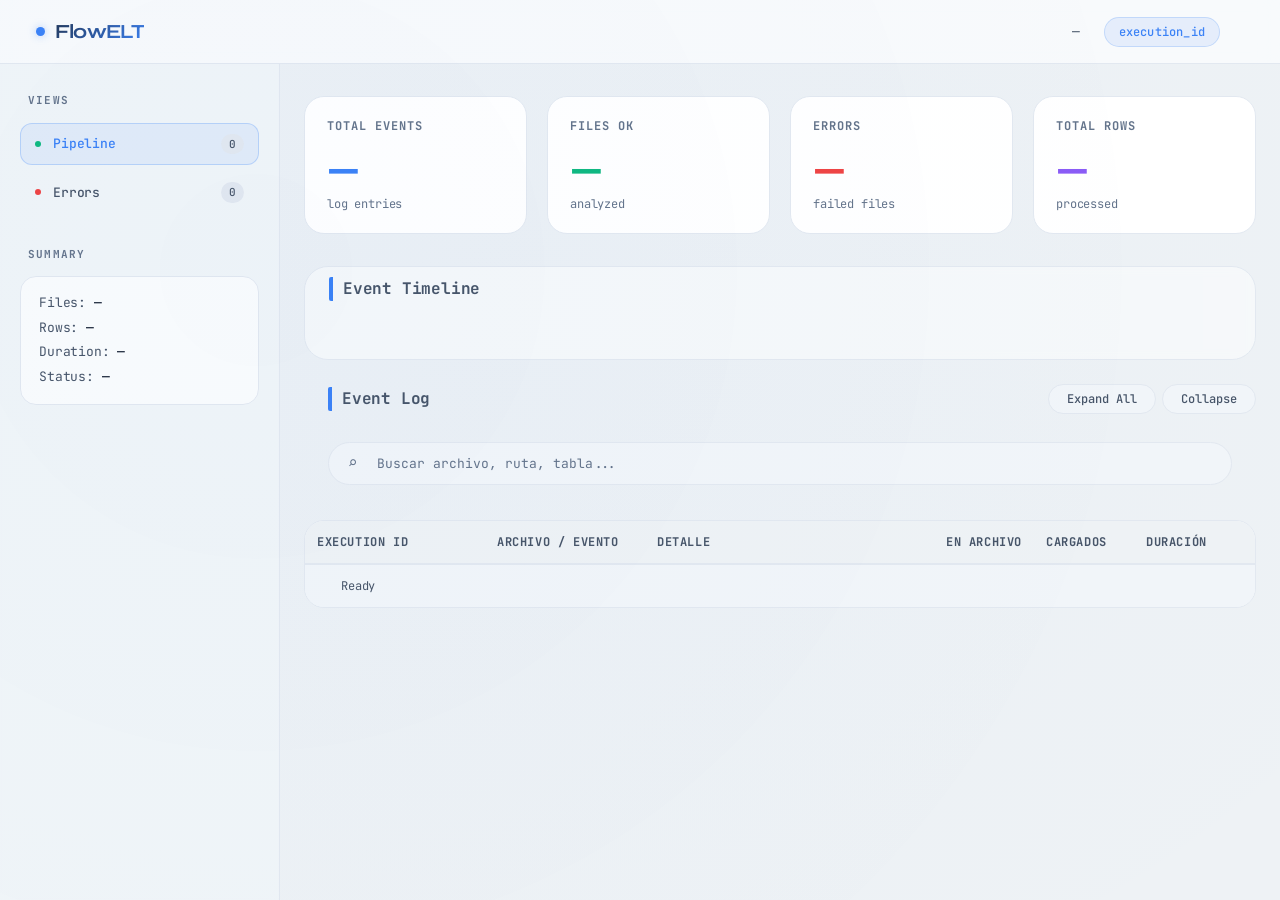
==== src/visualization/log_viewer.html @ 39ee1ef9 "fix(dashboard): convierte el event log de CSS grid a tabla HTML Los encabezados y filas estaban desa" ====
<!DOCTYPE html>
<html lang="en">
<head>
    <meta charset="UTF-8">
    <meta name="viewport" content="width=device-width, initial-scale=1.0, viewport-fit=cover">
    <title>FlowELT — Pipeline Monitor | Dark Elegant</title>
    <link href="https://fonts.googleapis.com/css2?family=Outfit:wght@400;500;600;700;800&family=JetBrains+Mono:wght@400;500;600;700&family=Syne:wght@400;500;600;700;800&display=swap" rel="stylesheet">
    <style>
        * {
            margin: 0;
            padding: 0;
            box-sizing: border-box;
        }

 :root {
    /* Modo claro suave - reducido el blanco, tonos más cálidos */
    --bg-deep: #eef2f5;
    --bg-surface: #f8fafc;
    --bg-elevated: #f1f5f9;
    --bg-card: #ffffff;
    --border-subtle: #e2e8f0;
    --border-medium: #cbd5e1;
    --accent-primary: #3b82f6;
    --accent-glow: rgba(59, 130, 246, 0.08);
    --accent-soft: #dbeafe;
    /* Textos con excelente contraste pero suaves */
    --text-primary: #1e293b;
    --text-secondary: #475569;
    --text-tertiary: #64748b;
    --success: #10b981;
    --success-glow: rgba(16, 185, 129, 0.08);
    --error: #ef4444;
    --error-glow: rgba(239, 68, 68, 0.08);
    --warning: #f59e0b;
    --warning-glow: rgba(245, 158, 11, 0.08);
    --purple-accent: #8b5cf6;
    --purple-glow: rgba(139, 92, 246, 0.08);
    --radius-sm: 6px;
    --radius-md: 10px;
    --radius-lg: 14px;
    --transition-fast: 0.15s ease;
    --transition-smooth: 0.2s cubic-bezier(0.2, 0.9, 0.4, 1.1);
}

* {
    margin: 0;
    padding: 0;
    box-sizing: border-box;
}

body {
    background: var(--bg-deep);
    font-family: 'JetBrains Mono', 'SF Mono', monospace;
    color: var(--text-primary);
    min-height: 100vh;
    overflow-x: hidden;
    line-height: 1.5;
    letter-spacing: -0.01em;
}

/* efecto de textura muy sutil */
body::before {
    content: '';
    position: fixed;
    top: 0;
    left: 0;
    right: 0;
    bottom: 0;
    background: radial-gradient(circle at 20% 30%, rgba(59, 130, 246, 0.02) 0%, transparent 80%);
    pointer-events: none;
    z-index: 999;
}

/* scrollbar elegante */
::-webkit-scrollbar {
    width: 5px;
    height: 5px;
}
::-webkit-scrollbar-track {
    background: var(--bg-surface);
    border-radius: 10px;
}
::-webkit-scrollbar-thumb {
    background: #cbd5e1;
    border-radius: 10px;
}
::-webkit-scrollbar-thumb:hover {
    background: var(--accent-primary);
}

/* topbar — menos blanco, más translúcido */
.topbar {
    display: flex;
    align-items: center;
    justify-content: space-between;
    padding: 0 36px;
    height: 64px;
    background: rgba(248, 250, 252, 0.95);
    backdrop-filter: blur(12px);
    border-bottom: 1px solid var(--border-subtle);
    position: sticky;
    top: 0;
    z-index: 110;
}

.logo {
    font-family: 'Syne', sans-serif;
    font-weight: 700;
    font-size: 20px;
    letter-spacing: -0.8px;
    background: linear-gradient(135deg, #1e293b 0%, #3b82f6 100%);
    -webkit-background-clip: text;
    background-clip: text;
    color: transparent;
    display: flex;
    align-items: center;
    gap: 10px;
}
.logo-dot {
    width: 9px;
    height: 9px;
    background: var(--accent-primary);
    border-radius: 50%;
    box-shadow: 0 0 8px rgba(59, 130, 246, 0.4);
    animation: softPulse 2.2s infinite;
}
@keyframes softPulse {
    0%, 100% { opacity: 0.9; transform: scale(1); }
    50% { opacity: 0.5; transform: scale(0.85); }
}

.topbar-meta {
    font-size: 13px;
    color: var(--text-secondary);
    display: flex;
    align-items: center;
    gap: 24px;
}
.execution-badge {
    background: rgba(59, 130, 246, 0.1);
    border: 0.5px solid rgba(59, 130, 246, 0.2);
    padding: 5px 14px;
    border-radius: 40px;
    font-size: 12px;
    font-weight: 500;
    font-family: 'JetBrains Mono', monospace;
    letter-spacing: 0.2px;
    color: var(--accent-primary);
}

/* layout grid */
.layout {
    display: grid;
    grid-template-columns: 280px 1fr;
    min-height: calc(100vh - 64px);
}

/* sidebar — fondo más integrado, menos blanco */
.sidebar {
    background: rgba(241, 245, 249, 0.8);
    backdrop-filter: blur(4px);
    border-right: 1px solid var(--border-subtle);
    padding: 28px 0;
    position: sticky;
    top: 64px;
    height: calc(100vh - 64px);
    overflow-y: auto;
}

.sidebar-section {
    padding: 0 20px;
    margin-bottom: 32px;
}
.sidebar-label {
    font-size: 11px;
    font-weight: 700;
    letter-spacing: 1.2px;
    text-transform: uppercase;
    color: var(--text-tertiary);
    margin-bottom: 14px;
    padding-left: 8px;
}
.nav-item {
    display: flex;
    align-items: center;
    gap: 12px;
    padding: 10px 14px;
    border-radius: 12px;
    cursor: pointer;
    font-size: 13px;
    font-weight: 500;
    color: var(--text-secondary);
    transition: all var(--transition-fast);
    margin-bottom: 6px;
    border: 1px solid transparent;
}
.nav-item:hover {
    background: rgba(59, 130, 246, 0.06);
    color: var(--text-primary);
    border-color: rgba(59, 130, 246, 0.15);
}
.nav-item.active {
    background: var(--accent-glow);
    border-color: rgba(59, 130, 246, 0.25);
    color: var(--accent-primary);
}
.nav-dot {
    width: 6px;
    height: 6px;
    border-radius: 50%;
}
.nav-count {
    margin-left: auto;
    font-size: 11px;
    background: #e2e8f0;
    padding: 2px 8px;
    border-radius: 30px;
    color: var(--text-secondary);
    font-weight: 500;
}

/* summary block */
.summary-stats {
    background: rgba(255, 255, 255, 0.7);
    border-radius: 16px;
    padding: 14px 18px;
    margin-top: 8px;
    border: 0.5px solid var(--border-subtle);
}
.summary-stats > div {
    font-size: 13px;
    line-height: 1.9;
    color: var(--text-secondary);
}
.summary-stats span {
    color: var(--text-primary);
    font-weight: 500;
}

/* main area */
.main {
    padding: 32px 24px;
    background: radial-gradient(ellipse at 20% 30%, rgba(59, 130, 246, 0.02), transparent);
}

/* KPI cards — menos blanco, más integración */
.kpi-grid {
    display: grid;
    grid-template-columns: repeat(4, 1fr);
    gap: 20px;
    margin-bottom: 32px;
}
.kpi-card {
    background: var(--bg-card);
    border: 1px solid var(--border-subtle);
    border-radius: 20px;
    padding: 20px 22px;
    position: relative;
    transition: all var(--transition-smooth);
    backdrop-filter: blur(2px);
    overflow: hidden;
}
.kpi-card::after {
    content: '';
    position: absolute;
    bottom: 0;
    left: 0;
    width: 100%;
    height: 2px;
    background: linear-gradient(90deg, transparent, var(--accent-primary), transparent);
    opacity: 0;
    transition: opacity 0.3s;
}
.kpi-card:hover {
    transform: translateY(-3px);
    border-color: rgba(59, 130, 246, 0.4);
    box-shadow: 0 12px 28px -12px rgba(0, 0, 0, 0.1);
}
.kpi-card:hover::after {
    opacity: 0.6;
}
.kpi-label {
    font-size: 12px;
    font-weight: 700;
    letter-spacing: 1px;
    color: var(--text-tertiary);
    text-transform: uppercase;
    margin-bottom: 12px;
}
.kpi-value {
    font-family: 'Outfit', sans-serif;
    font-size: 38px;
    font-weight: 700;
    line-height: 1.1;
    margin-bottom: 6px;
    letter-spacing: -1px;
}
.kpi-card.blue .kpi-value { color: var(--accent-primary); }
.kpi-card.green .kpi-value { color: var(--success); }
.kpi-card.red .kpi-value { color: var(--error); }
.kpi-card.purple .kpi-value { color: var(--purple-accent); }
.kpi-sub {
    font-size: 12px;
    color: var(--text-tertiary);
}

/* timeline wrap — más suave */
.timeline-wrap {
    background: rgba(248, 250, 252, 0.8);
    backdrop-filter: blur(4px);
    border: 0.5px solid var(--border-subtle);
    border-radius: 24px;
    padding: 10px 24px;
    margin-bottom: 24px;
}
.timeline-wrap .section-header {
    margin-bottom: 8px;
}
.section-header {
    display: flex;
    align-items: center;
    justify-content: space-between;
    margin-bottom: 20px;
    padding-bottom: 8px;
}
/* Align Event Log header with content inside timeline-wrap */
.main > .section-header {
    padding-left: 24px;
}
.main > .search-wrap {
    margin-left: 24px;
    margin-right: 24px;
}
.main > .filters {
    padding-left: 24px;
    padding-right: 24px;
}
.section-title {
    font-family: 'JetBrains Mono', monospace;
    font-size: 16px;
    font-weight: 700;
    letter-spacing: -0.2px;
    color: var(--text-secondary);
    padding-left: 14px;
    background: linear-gradient(to right, var(--accent-primary) 4px, transparent 4px);
    border-radius: 2px;
}
.timeline-track {
    display: flex;
    align-items: stretch;
    width: 100%;
    height: 28px;
    border-radius: 6px;
    overflow: hidden;
    margin-top: 12px;
    gap: 1px;
}
.timeline-segment {
    display: flex;
    align-items: center;
    justify-content: center;
    padding: 0 4px;
    font-size: 10px;
    font-family: 'JetBrains Mono', monospace;
    white-space: nowrap;
    overflow: hidden;
    text-overflow: ellipsis;
    cursor: pointer;
    transition: filter 0.15s;
    min-width: 2px;
}
.timeline-segment:hover { filter: brightness(1.15); }
.timeline-segment.ok   { background: var(--success);        color: #fff; }
.timeline-segment.err  { background: var(--error);          color: #fff; }
.timeline-segment.info { background: var(--accent-primary); color: #fff; opacity: 0.55; }

/* search & filters */
.search-wrap {
    position: relative;
    margin-bottom: 35px;
}
.search-input {
    width: 100%;
    background: var(--bg-elevated);
    border: 1px solid var(--border-subtle);
    border-radius: 44px;
    padding: 12px 20px 12px 48px;
    font-family: 'JetBrains Mono', monospace;
    font-size: 13px;
    color: var(--text-primary);
    transition: all var(--transition-fast);
}
.search-input:focus {
    border-color: var(--accent-primary);
    outline: none;
    box-shadow: 0 0 0 2px var(--accent-glow);
}
.search-input::placeholder {
    color: var(--text-tertiary);
}
.search-icon {
    position: absolute;
    left: 20px;
    top: 50%;
    transform: translateY(-50%);
    font-size: 16px;
    color: var(--text-tertiary);
}
.filters {
    display: flex;
    gap: 10px;
    margin-bottom: 20px;
    flex-wrap: wrap;
}
.filter-btn {
    padding: 6px 18px;
    border-radius: 40px;
    font-size: 12px;
    font-family: 'JetBrains Mono', monospace;
    font-weight: 500;
    background: #f1f5f9;
    border: 0.5px solid var(--border-subtle);
    color: var(--text-secondary);
    cursor: pointer;
    transition: all 0.2s;
}
.filter-btn:hover {
    background: rgba(59, 130, 246, 0.1);
    color: var(--accent-primary);
    border-color: var(--accent-primary);
}
.filter-btn.active {
    background: var(--accent-glow);
    border-color: var(--accent-primary);
    color: var(--accent-primary);
}
.filter-btn.success.active {
    background: var(--success-glow);
    border-color: var(--success);
    color: var(--success);
}
.filter-btn.error.active {
    background: var(--error-glow);
    border-color: var(--error);
    color: var(--error);
}

/* event table */
.event-table {
    background: var(--bg-surface);
    border-radius: 20px;
    border: 0.5px solid var(--border-subtle);
    overflow: hidden;
    min-width: 900px;
}
.pipeline-table {
    border-collapse: collapse;
    width: 100%;
    table-layout: fixed;
}
.main {
    overflow-x: auto;
}
.event-table-header {
    background: #eef2f5;
    border-bottom: 1px solid var(--border-subtle);
}
.event-table-header th {
    padding: 12px 12px;
    font-size: 12px;
    font-weight: 700;
    letter-spacing: 0.6px;
    text-transform: uppercase;
    color: var(--text-secondary);
    text-align: left;
    white-space: nowrap;
    overflow: hidden;
    text-overflow: ellipsis;
}
.event-row {
    border-bottom: 0.5px solid var(--border-subtle);
    cursor: pointer;
    transition: background 0.15s;
}
.event-row:hover { background: rgba(59, 130, 246, 0.03); }
.event-row td {
    padding: 0 12px;
    height: 56px;
    vertical-align: middle;
    overflow: hidden;
    text-overflow: ellipsis;
    white-space: nowrap;
    max-width: 0;
}
.event-row--ok  td:first-child { border-left: 3px solid var(--success); }
.event-row--err td:first-child { border-left: 3px solid var(--error); }
.detail-row { display: none; }
.detail-row.show { display: table-row; }
.event-exec-id {
    font-size: 11px;
    font-family: 'JetBrains Mono', monospace;
    color: var(--accent-primary);
    overflow: hidden;
    text-overflow: ellipsis;
    white-space: nowrap;
}
.event-filename {
    font-size: 13px;
    font-weight: 600;
    color: var(--text-primary);
    overflow: hidden;
    text-overflow: ellipsis;
    white-space: nowrap;
}
.event-path {
    font-size: 11px;
    color: var(--text-tertiary);
    overflow: hidden;
    text-overflow: ellipsis;
    white-space: nowrap;
}
.event-rows {
    font-size: 13px;
    color: var(--success);
    font-weight: 600;
    font-variant-numeric: tabular-nums;
}
.event-rows-err {
    font-size: 13px;
    color: var(--error);
    font-weight: 600;
}
.event-duration {
    font-size: 13px;
    color: var(--text-secondary);
    font-variant-numeric: tabular-nums;
}
.event-meta {
    font-size: 12px;
    color: var(--text-tertiary);
    overflow: hidden;
    text-overflow: ellipsis;
    white-space: nowrap;
}
.event-badge {
    display: inline-flex;
    align-items: center;
    padding: 4px 12px;
    border-radius: 30px;
    font-size: 12px;
    font-weight: 600;
    letter-spacing: -0.2px;
    background: #eef2f5;
    color: var(--text-secondary);
    border: 0.5px solid var(--border-subtle);
}
.badge-pipeline_start, .badge-pipeline_init {
    background: var(--accent-glow);
    color: var(--accent-primary);
    border-color: rgba(59, 130, 246, 0.25);
}
.badge-file_analysis_metadata_metadata {
    background: var(--success-glow);
    color: var(--success);
    border-color: rgba(16, 185, 129, 0.25);
}
.badge-pipeline_summary {
    background: var(--purple-glow);
    color: var(--purple-accent);
}
.badge-metadata, .badge-columns {
    background: rgba(139, 92, 246, 0.08);
    color: #7c3aed;
}
.badge-analysis_error, .badge-critical_error, .badge-file_not_found {
    background: var(--error-glow);
    color: var(--error);
}
.badge-complete-ok {
    background: var(--success-glow);
    color: var(--success);
    border-color: rgba(16, 185, 129, 0.25);
}
.badge-complete-err {
    background: var(--error-glow);
    color: var(--error);
    border-color: rgba(239, 68, 68, 0.25);
}
.event-summary {
    font-size: 13px;
    color: var(--text-secondary);
    overflow: hidden;
    text-overflow: ellipsis;
    white-space: nowrap;
    padding-right: 12px;
}
.event-expand {
    font-size: 12px;
    color: var(--text-tertiary);
    text-align: right;
    transition: transform 0.2s, color 0.2s;
}
.event-row.expanded .event-expand {
    transform: rotate(90deg);
    color: var(--accent-primary);
}

/* detail panel — más suave */
.detail-panel {
    display: none;
    padding: 20px 24px;
    background: #f9fbfd;
    border-top: 1px solid var(--border-subtle);
}
.detail-panel.show {
    display: block;
}
.detail-grid {
    display: grid;
    grid-template-columns: repeat(auto-fill, minmax(240px, 1fr));
    gap: 12px;
}
.detail-field {
    background: #f1f5f9;
    border-radius: 14px;
    padding: 12px 16px;
    border: 0.5px solid var(--border-subtle);
}
.detail-key {
    font-size: 10px;
    font-weight: 700;
    text-transform: uppercase;
    letter-spacing: 0.8px;
    color: var(--text-tertiary);
    margin-bottom: 8px;
}
.detail-val {
    font-size: 14px;
    font-weight: 500;
    color: var(--text-primary);
}
.detail-val.num { color: var(--accent-primary); font-family: monospace; font-weight: 600;}
.detail-val.ok { color: var(--success); font-weight: 600;}
.detail-val.err { color: var(--error); font-weight: 600;}

.cols-section {
    margin-top: 16px;
}
.cols-toggle {
    display: inline-flex;
    align-items: center;
    gap: 8px;
    font-size: 12px;
    cursor: pointer;
    color: var(--accent-primary);
    background: rgba(59, 130, 246, 0.08);
    padding: 4px 14px;
    border-radius: 40px;
    transition: 0.2s;
}
.cols-grid {
    display: none;
    grid-template-columns: repeat(auto-fill, minmax(160px, 1fr));
    gap: 8px;
    margin-top: 14px;
}
.cols-grid.show {
    display: grid;
}
.col-chip {
    background: #f1f5f9;
    border: 0.5px solid var(--border-subtle);
    border-radius: 40px;
    padding: 5px 14px;
    font-size: 12px;
    display: flex;
    gap: 8px;
    color: var(--text-secondary);
}
.status-bar {
    display: flex;
    align-items: center;
    gap: 16px;
    padding: 12px 20px;
    background: #f1f5f9;
    border-top: 0.5px solid var(--border-subtle);
    font-size: 12px;
    color: var(--text-secondary);
}

.file-list-toggle {
    display: inline-flex;
    gap: 6px;
    font-size: 12px;
    background: rgba(59, 130, 246, 0.1);
    padding: 2px 12px;
    border-radius: 30px;
    cursor: pointer;
    transition: 0.15s;
    color: var(--accent-primary);
}
.file-list-dropdown {
    display: none;
    flex-direction: column;
    gap: 6px;
    margin-top: 12px;
    background: var(--bg-elevated);
    border-radius: 14px;
    padding: 12px;
    max-height: 200px;
    overflow-y: auto;
    border: 0.5px solid var(--border-subtle);
}
.file-list-dropdown.show { display: flex; }
.file-list-item {
    font-size: 12px;
    padding: 4px 8px;
    border-left: 2px solid var(--accent-primary);
    color: var(--text-secondary);
}

.event-row--flat {
    cursor: default;
    opacity: 0.75;
}
.file-events-list {
    display: flex;
    flex-direction: column;
    gap: 6px;
    padding: 4px 0;
}
.file-event-item {
    display: flex;
    align-items: center;
    gap: 12px;
    padding: 7px 10px;
    border-radius: 8px;
    background: var(--bg-elevated);
    border: 0.5px solid var(--border-subtle);
}
.file-event-time {
    font-size: 11px;
    color: var(--text-tertiary);
    font-variant-numeric: tabular-nums;
    min-width: 72px;
    flex-shrink: 0;
}
.file-event-detail {
    font-size: 12px;
    color: var(--text-secondary);
    overflow: hidden;
    text-overflow: ellipsis;
    white-space: nowrap;
}
.empty-state {
    text-align: center;
    padding: 60px;
    color: var(--text-tertiary);
}
.summary-inline {
    display: flex;
    align-items: center;
    gap: 8px;
    flex-wrap: wrap;
}
.summary-tag {
    background: #eef2f5;
    padding: 2px 8px;
    border-radius: 20px;
    font-size: 11px;
    font-weight: 500;
}
.summary-tag.ok { background: var(--success-glow); color: var(--success);}
.summary-tag.err { background: var(--error-glow); color: var(--error);}
.summary-filename {
    font-family: monospace;
    font-size: 12px;
    color: var(--text-primary);
}

/* responsive */
@media (max-width: 900px) {
    .layout { grid-template-columns: 1fr; }
    .sidebar { display: none; }
    .kpi-grid { grid-template-columns: repeat(2,1fr); }
    .main { padding: 20px; }
    .pipeline-table col:nth-child(1),
    .pipeline-table col:nth-child(4),
    .pipeline-table col:nth-child(5),
    .pipeline-table col:nth-child(6) { display: none; }
    .event-table-header th:nth-child(1),
    .event-table-header th:nth-child(4),
    .event-table-header th:nth-child(5),
    .event-table-header th:nth-child(6) { display: none; }
    .event-row td:nth-child(1),
    .event-row td:nth-child(4),
    .event-row td:nth-child(5),
    .event-row td:nth-child(6) { display: none; }
}
    </style>
</head>
<body>
<div class="topbar">
    <div class="logo"><div class="logo-dot"></div>FlowELT</div>
    <div class="topbar-meta"><span id="log-filename">—</span><span class="execution-badge" id="exec-id">execution_id</span><span id="last-update"></span></div>
</div>
<div class="layout">
    <aside class="sidebar"><div class="sidebar-section"><div class="sidebar-label">Views</div>
        <div class="nav-item active" onclick="setView('file_success', this)"><div class="nav-dot" style="background: var(--success)"></div>Pipeline<span class="nav-count" id="nav-file_success">0</span></div>
        <div class="nav-item" onclick="setView('errors', this)"><div class="nav-dot" style="background: var(--error)"></div>Errors<span class="nav-count" id="nav-errors">0</span></div>
    </div>
    <div class="sidebar-section"><div class="sidebar-label">Summary</div><div class="summary-stats"><div>Files: <span id="sb-files">—</span></div><div>Rows: <span id="sb-rows">—</span></div><div>Duration: <span id="sb-duration">—</span></div><div>Status: <span id="sb-status">—</span></div></div></div></aside>
    <main class="main">
        <div class="kpi-grid"><div class="kpi-card blue"><div class="kpi-label">Total Events</div><div class="kpi-value" id="kpi-total">—</div><div class="kpi-sub">log entries</div></div>
        <div class="kpi-card green"><div class="kpi-label">Files OK</div><div class="kpi-value" id="kpi-success">—</div><div class="kpi-sub">analyzed</div></div>
        <div class="kpi-card red"><div class="kpi-label">Errors</div><div class="kpi-value" id="kpi-errors">—</div><div class="kpi-sub">failed files</div></div>
        <div class="kpi-card purple"><div class="kpi-label">Total Rows</div><div class="kpi-value" id="kpi-rows">—</div><div class="kpi-sub">processed</div></div></div>
        <div class="timeline-wrap"><div class="section-header"><div class="section-title">Event Timeline</div><span id="timeline-range" style="font-size:12px;"></span></div><div class="timeline-track" id="timeline-track"></div></div>
        <div class="section-header"><div class="section-title">Event Log</div><div><button class="filter-btn" onclick="expandAll()">Expand All</button><button class="filter-btn" onclick="collapseAll()" style="margin-left:6px;">Collapse</button></div></div>
        <div class="search-wrap"><span class="search-icon">⌕</span><input class="search-input" id="search-input" placeholder="Buscar archivo, ruta, tabla..." oninput="applyFilters()"></div>
        <div class="event-table"><table class="pipeline-table"><colgroup><col style="width:180px"><col style="width:160px"><col><col style="width:100px"><col style="width:100px"><col style="width:85px"><col style="width:36px"></colgroup><thead><tr class="event-table-header"><th>Execution ID</th><th>Archivo / Evento</th><th>Detalle</th><th>En archivo</th><th>Cargados</th><th>Duración</th><th></th></tr></thead><tbody id="events-body"></tbody></table><div class="status-bar"><div class="status-dot green" id="status-dot"></div><span id="status-text">Ready</span><span style="margin-left:auto" id="status-count"></span></div></div>
    </main>
</div>
<script>
    const RAW_DATA = __LOG_DATA__ || [];
    let expandedRows = new Set(), searchQuery = '';
    // ── Clasificación ─────────────────────────────────────────────────────
    const FILE_EVENTS  = new Set(['file_start','file_success','file_analysis_metadata','file_error','file_not_found']);
    const TABLE_EVENTS = new Set(['table_already_exists','table_created']);
    const END_EVENTS   = ['pipeline_init','pipeline_summary','process_complete','dashboard_generated','process_failed'];
    function isError(e){ return ['analysis_error','file_not_found','critical_error','file_error','table_creation_error','process_failed'].includes(e.evento); }
    // ── Badge CSS ─────────────────────────────────────────────────────────
    function bc(ev){ const m={'pipeline_start':'badge-pipeline_start','pipeline_init':'badge-pipeline_init','pipeline_summary':'badge-pipeline_summary','file_analysis_metadata':'badge-file_analysis_metadata','file_success':'badge-file_analysis_metadata','file_start':'badge-metadata','table_already_exists':'badge-metadata','table_created':'badge-metadata','analysis_error':'badge-analysis_error','file_not_found':'badge-file_not_found','critical_error':'badge-critical_error','table_creation_error':'badge-analysis_error','process_start':'badge-pipeline_start','process_complete':'badge-pipeline_summary','process_failed':'badge-complete-err'}; return m[ev]||'badge-default'; }

    // ── Agrupa eventos por archivo ────────────────────────────────────────
    function buildGroups(){
        const fileStarts = RAW_DATA.filter(e => e.evento === 'file_start');
        const usedIdxs   = new Set();
        const groups     = [];

        // 1. process_start (fila plana, sin expand)
        const psIdx = RAW_DATA.findIndex(e => e.evento === 'process_start');
        if(psIdx >= 0){ groups.push({ type:'flat', event: RAW_DATA[psIdx] }); usedIdxs.add(psIdx); }

        // 2. Una fila por archivo
        fileStarts.forEach(fs => {
            const d         = fs.detalles || {};
            const filePath  = d.file || '';
            const filename  = filePath.split(/[\\/]/).pop();
            const destTable = d.destination_table || '';
            const execId    = d.execution_id || '';

            const eventIdxs = [];
            RAW_DATA.forEach((e, i) => {
                const ed = e.detalles || {};
                if(FILE_EVENTS.has(e.evento)  && (ed.file === filePath || ed.file === filename)) eventIdxs.push(i);
                if(TABLE_EVENTS.has(e.evento) && ed.tabla === destTable) eventIdxs.push(i);
            });
            eventIdxs.forEach(i => usedIdxs.add(i));

            const fileEvs = eventIdxs.map(i => RAW_DATA[i]);
            const success = fileEvs.find(e => e.evento === 'file_success');
            const meta    = fileEvs.find(e => e.evento === 'file_analysis_metadata');

            groups.push({
                type: 'file', filePath, filename, execId,
                rowsInFile:   meta?.detalles?.rows,
                rowsInserted: success?.detalles?.rows_inserted,
                duration:     success?.detalles?.duration_seconds,
                hasError:     fileEvs.some(isError),
                events:       fileEvs,
            });
        });

        // 2b. Archivos que fallaron antes de file_start (table_creation_error sin file_start)
        RAW_DATA.forEach((e, i) => {
            if (e.evento !== 'table_creation_error' || usedIdxs.has(i)) return;
            const d = e.detalles || {};
            const filePath = d.file || '';
            const filename = filePath.split(/[\\/]/).pop() || d.table || 'unknown';
            const eventIdxs = [i];
            usedIdxs.add(i);
            RAW_DATA.forEach((e2, i2) => {
                if (!usedIdxs.has(i2) && e2.evento === 'file_not_found') {
                    const p = e2.detalles?.path || '';
                    if (filename && p.includes(filename)) { eventIdxs.push(i2); usedIdxs.add(i2); }
                }
            });
            groups.push({
                type: 'file', filePath, filename,
                execId: d.execution_id || '',
                rowsInFile: null, rowsInserted: null, duration: null,
                hasError: true, errorMsg: d.error || '',
                events: eventIdxs.map(idx => RAW_DATA[idx]),
            });
        });

        // 3. Eventos finales
        RAW_DATA.forEach((e, i) => {
            if(END_EVENTS.includes(e.evento) && !usedIdxs.has(i)){
                groups.push({ type:'end', event: e, idx: i });
                usedIdxs.add(i);
            }
        });

        return groups;
    }

    // ── KPIs ──────────────────────────────────────────────────────────────
    function buildKPIs(){
        const complete   = RAW_DATA.find(e => e.evento === 'process_complete')?.detalles || null;
        const summary    = RAW_DATA.find(e => e.evento === 'pipeline_summary')?.detalles || null;
        const successes  = RAW_DATA.filter(e => e.evento === 'file_success');
        const errors     = RAW_DATA.filter(isError).length;
        const totalRows  = complete?.total_rows ?? summary?.total_rows ?? successes.reduce((s,e) => s+(e.detalles?.rows_inserted||0), 0);
        const filesOk    = complete?.successful_tasks ?? summary?.files_ok    ?? successes.length;
        const totalFiles = complete?.total_tasks      ?? summary?.total_files ?? successes.length;

        document.getElementById('kpi-total').textContent   = RAW_DATA.length.toLocaleString();
        document.getElementById('kpi-success').textContent = filesOk.toLocaleString();
        document.getElementById('kpi-errors').textContent  = errors.toLocaleString();
        const rd = totalRows>999999?(totalRows/1e6).toFixed(1)+'M':totalRows>999?(totalRows/1e3).toFixed(1)+'K':totalRows.toString();
        document.getElementById('kpi-rows').textContent    = rd;
        document.getElementById('sb-files').textContent    = `${filesOk} / ${totalFiles}`;
        document.getElementById('sb-rows').textContent     = totalRows.toLocaleString();
        document.getElementById('nav-file_success').textContent = totalFiles;
        document.getElementById('nav-errors').textContent  = errors;
        const processFailed = RAW_DATA.find(e => e.evento === 'process_failed');
        const hasErr = errors > 0;
        const statusLabel = processFailed ? 'ERROR' : (hasErr ? 'PARTIAL' : 'OK');
        document.getElementById('sb-status').textContent   = statusLabel;
        document.getElementById('sb-status').style.color   = hasErr ? 'var(--error)' : 'var(--success)';
        document.getElementById('status-dot').className    = hasErr ? 'status-dot red' : 'status-dot green';
        document.getElementById('status-text').textContent = processFailed
            ? (processFailed.detalles?.error || 'Process failed')
            : (hasErr ? `${errors} error(s)` : 'Ejecución completada');
        const dur = complete?.duration_seconds ?? summary?.duration_seconds;
        if(dur!=null) document.getElementById('sb-duration').textContent=dur+'s';
        else if(RAW_DATA.length>=2){ const diff=(new Date(RAW_DATA[RAW_DATA.length-1].timestamp)-new Date(RAW_DATA[0].timestamp))/1000; document.getElementById('sb-duration').textContent=diff.toFixed(1)+'s'; }
    }

    // ── Timeline ──────────────────────────────────────────────────────────
    function buildTimeline(){
        const track = document.getElementById('timeline-track'); track.innerHTML='';
        if(!RAW_DATA.length) return;
        const times = RAW_DATA.map(e => new Date(e.timestamp).getTime());
        const minT = Math.min(...times), maxT = Math.max(...times);
        const total = maxT - minT || 1;
        RAW_DATA.forEach((e,i) => {
            const t0 = new Date(e.timestamp).getTime();
            const t1 = RAW_DATA[i+1] ? new Date(RAW_DATA[i+1].timestamp).getTime() : t0 + (total * 0.01);
            const pct = Math.max(((t1 - t0) / total) * 100, 0.3);
            const seg = document.createElement('div');
            seg.className = 'timeline-segment '+(isError(e)?'err':e.evento==='file_success'?'ok':'info');
            seg.style.width = pct+'%';
            const label = e.archivo || '';
            seg.title = `${e.timestamp.split('T')[1]?.slice(0,8)} — ${e.evento}${label?' — '+label:''}`;
            if(pct > 6) seg.textContent = label || e.evento;
            seg.onclick = () => {
                const groups = buildGroups();
                groups.forEach((g,gi) => { if(g.type==='file' && g.events.includes(e)) openFile(gi); });
            };
            track.appendChild(seg);
        });
        const f=RAW_DATA[0].timestamp.split('T')[1]?.slice(0,8), l=RAW_DATA[RAW_DATA.length-1].timestamp.split('T')[1]?.slice(0,8);
        document.getElementById('timeline-range').textContent=`${f} → ${l}`;
    }

    // ── Render ────────────────────────────────────────────────────────────
    function renderGroups(groups){
        const body = document.getElementById('events-body');
        document.getElementById('status-count').textContent = `${groups.filter(g=>g.type==='file').length} archivos`;
        if(!groups.length){ body.innerHTML='<div class="empty-state">Sin resultados</div>'; return; }
        body.innerHTML = groups.map((g,gi) => {
            if(g.type==='flat') return renderFlat(g);
            if(g.type==='file') return renderFile(g, gi);
            if(g.type==='end')  return renderEnd(g, gi);
            return '';
        }).join('');
    }

    function renderFlat(g){
        const d = g.event.detalles || {};
        const execId = d.execution_id ? d.execution_id : '—';
        const time   = g.event.timestamp.split('T')[1]?.slice(0,8) || '';
        return `<div class="event-row event-row--flat">
            <span class="event-exec-id" title="${d.execution_id||''}">${execId}</span>
            <span><span class="event-badge badge-pipeline_start">${g.event.evento}</span></span>
            <span class="event-meta">${time}</span>
            <span class="event-meta">—</span><span class="event-meta">—</span><span class="event-meta">—</span><span></span>
        </div>`;
    }

    function renderFile(g, gi){
        const execId     = g.execId || '—';
        const rowsFile   = g.rowsInFile   != null ? g.rowsInFile.toLocaleString()   : '—';
        const rowsLoaded = g.rowsInserted != null ? g.rowsInserted.toLocaleString() : '—';
        const dur        = g.duration     != null ? g.duration+'s' : '—';
        const isExp      = expandedRows.has(gi);
        const rClass          = g.hasError ? 'event-rows-err' : (g.rowsInserted != null ? 'event-rows' : 'event-meta');
        const rowsLoadedDisplay = g.hasError ? 'error' : rowsLoaded;
        const rowBorder       = g.hasError ? 'event-row--err' : (g.rowsInserted != null ? 'event-row--ok' : '');
        const pathDisplay     = g.hasError && g.errorMsg ? g.errorMsg : g.filePath;
        const pathTitle       = g.hasError && g.errorMsg ? `${g.filePath} — ${g.errorMsg}` : g.filePath;

        const evHtml = g.events.map(e => {
            const ed   = e.detalles || {};
            const time = e.timestamp.split('T')[1]?.slice(0,8) || '';
            let detail = '';
            if(TABLE_EVENTS.has(e.evento))               detail = `${ed.schema?ed.schema+'.':''}${ed.tabla||''}`;
            else if(e.evento==='file_start')             detail = ed.file || '';
            else if(e.evento==='file_success')           detail = `${(ed.rows_inserted||0).toLocaleString()} registros cargados en ${ed.duration_seconds}s`;
            else if(e.evento==='file_analysis_metadata') detail = `${(ed.rows||0).toLocaleString()} registros en el origen`;
            else if(e.evento==='table_creation_error')   detail = `Error: ${ed.error || ''}`;
            else if(e.evento==='file_not_found')         detail = `Not found: ${ed.path || ''}`;
            else detail = Object.entries(ed).filter(([k])=>k!=='execution_id').slice(0,2).map(([k,v])=>`${k}: ${String(v).slice(0,40)}`).join(' · ');
            return `<div class="file-event-item">
                <span class="file-event-time">${time}</span>
                <span class="event-badge ${bc(e.evento)}">${e.evento}</span>
                <span class="file-event-detail">${detail}</span>
            </div>`;
        }).join('');

        return `<tr class="event-row ${isExp?'expanded':''} ${rowBorder}" id="frow-${gi}" onclick="toggleFile(${gi})">
            <td class="event-exec-id" title="${g.execId||''}">${execId}</td>
            <td class="event-filename" title="${g.filename}">${g.filename}</td>
            <td class="event-path" title="${pathTitle}">${pathDisplay}</td>
            <td class="event-meta">${rowsFile}</td>
            <td class="${rClass}">${rowsLoadedDisplay}</td>
            <td class="event-duration">${dur}</td>
            <td class="event-expand">▶</td>
        </tr>
        <tr class="detail-row ${isExp?'show':''}" id="fdetail-${gi}">
            <td colspan="7"><div class="detail-panel show"><div class="file-events-list">${evHtml}</div></div></td>
        </tr>`;
    }

    function renderEnd(g, gi){
        const d      = g.event.detalles || {};
        const execId = d.execution_id ? d.execution_id : '—';
        const isExp  = expandedRows.has('end'+gi);
        let col3='—', col4='—', col5='—', col6='—';
        if(g.event.evento==='pipeline_summary'){
            col3=`${d.files_ok??0} ok${d.files_error?` · ${d.files_error} err`:''}`;
            col5=d.total_rows!=null?d.total_rows.toLocaleString():'—';
            col6=d.duration_seconds!=null?d.duration_seconds+'s':'—';
        } else if(g.event.evento==='process_complete'){
            col3=d.status||'';
            col5=d.total_rows!=null?d.total_rows.toLocaleString():'—';
            col6=d.duration_seconds!=null?d.duration_seconds+'s':'—';
        } else if(g.event.evento==='pipeline_init'){
            col3=`${d.cantidad||0} archivos`;
        } else if(g.event.evento==='dashboard_generated'){
            col3=d.path||'';
        } else if(g.event.evento==='process_failed'){
            col3=d.error||'Process failed';
            col5=d.detail?String(d.detail).slice(0,80):'—';
        }
        const isComplete = g.event.evento === 'process_complete';
        const isFailed   = g.event.evento === 'process_failed';
        const hasErr = (isComplete && (d.files_error > 0 || (d.status && d.status !== 'COMPLETED'))) || isFailed;
        const rowMod = (isComplete || isFailed) ? (hasErr ? 'event-row--err' : 'event-row--ok') : '';
        const badgeClass = (isComplete || isFailed) ? (hasErr ? 'badge-complete-err' : 'badge-complete-ok') : bc(g.event.evento);
        return `<tr class="event-row ${isExp?'expanded':''} ${rowMod}" id="frow-end${gi}" onclick="toggleEnd(${gi})">
            <td class="event-exec-id" title="${d.execution_id||''}">${execId}</td>
            <td><span class="event-badge ${badgeClass}">${g.event.evento}</span></td>
            <td class="event-meta">${col3}</td>
            <td class="event-meta">${col4}</td>
            <td class="event-meta">${col5}</td>
            <td class="event-meta">${col6}</td>
            <td class="event-expand">▶</td>
        </tr>
        <tr class="detail-row ${isExp?'show':''}" id="fdetail-end${gi}">
            <td colspan="7"><div class="detail-panel show">${buildDetail(g.event,'e'+gi)}</div></td>
        </tr>`;
    }

    // ── Toggles ───────────────────────────────────────────────────────────
    function openFile(gi){ expandedRows.add(gi); document.getElementById(`frow-${gi}`)?.classList.add('expanded'); document.getElementById(`fdetail-${gi}`)?.classList.add('show'); }
    function toggleFile(gi){
        const row=document.getElementById(`frow-${gi}`), det=document.getElementById(`fdetail-${gi}`);
        if(!row||!det) return;
        if(expandedRows.has(gi)){ expandedRows.delete(gi); row.classList.remove('expanded'); det.classList.remove('show'); }
        else{ expandedRows.add(gi); row.classList.add('expanded'); det.classList.add('show'); }
    }
    function toggleEnd(gi){
        const key='end'+gi, row=document.getElementById(`frow-end${gi}`), det=document.getElementById(`fdetail-end${gi}`);
        if(!row||!det) return;
        if(expandedRows.has(key)){ expandedRows.delete(key); row.classList.remove('expanded'); det.classList.remove('show'); }
        else{ expandedRows.add(key); row.classList.add('expanded'); det.classList.add('show'); }
    }
    function expandAll(){ buildGroups().forEach((_,i)=>openFile(i)); }
    function collapseAll(){ expandedRows.clear(); document.querySelectorAll('.event-row').forEach(r=>r.classList.remove('expanded')); document.querySelectorAll('.detail-row').forEach(d=>d.classList.remove('show')); }
    function toggleCols(event, idx){ event.stopPropagation(); document.getElementById(`cols-${idx}`)?.classList.toggle('show'); document.getElementById(`cols-toggle-${idx}`)?.classList.toggle('open'); }

    // ── buildDetail ───────────────────────────────────────────────────────
    function buildDetail(e, idx='0'){
        const d=e.detalles||{}; let html='<div class="detail-grid">';
        const columns=d.columns;
        Object.entries(d).filter(([k])=>k!=='columns').forEach(([k,v])=>{
            if(Array.isArray(v)){
                html+=`<div class="detail-field" style="grid-column:1/-1"><div class="detail-key" style="margin-bottom:8px">${k} (${v.length})</div><div style="display:flex;flex-wrap:wrap;gap:6px;">${v.map((item,i)=>`<span class="file-list-item" style="flex:1;min-width:160px;"><span class="file-list-num">${i+1}.</span>${item}</span>`).join('')}</div></div>`;
            } else {
                const cls=k==='success'?(v?'ok':'err'):(typeof v==='number'?'num':'');
                html+=`<div class="detail-field"><div class="detail-key">${k}</div><div class="detail-val ${cls}">${typeof v==='number'?v.toLocaleString():String(v??'—')}</div></div>`;
            }
        });
        html+='</div>';
        if(Array.isArray(columns)&&columns.length>0){
            html+=`<div class="cols-section"><div class="cols-toggle" onclick="toggleCols(event,'${idx}')" id="cols-toggle-${idx}"><span class="cols-toggle-arrow">▶</span><span>${columns.length} columns</span></div><div class="cols-grid" id="cols-${idx}">${columns.map((c,i)=>`<div class="col-chip"><span class="col-idx">${i+1}</span>${c}</div>`).join('')}</div></div>`;
        }
        return html;
    }

    // ── Búsqueda y vistas ─────────────────────────────────────────────────
    function applyFilters(){
        searchQuery = document.getElementById('search-input').value.toLowerCase();
        const all = buildGroups();
        const filtered = searchQuery ? all.filter(g => {
            if(g.type==='flat') return JSON.stringify(g.event).toLowerCase().includes(searchQuery);
            if(g.type==='file') return g.filename.toLowerCase().includes(searchQuery)||g.filePath.toLowerCase().includes(searchQuery)||g.events.some(e=>JSON.stringify(e).toLowerCase().includes(searchQuery));
            return JSON.stringify(g.event).toLowerCase().includes(searchQuery);
        }) : all;
        renderGroups(filtered);
    }
    function setView(view, el){
        document.querySelectorAll('.nav-item').forEach(n=>n.classList.remove('active')); el.classList.add('active');
        expandedRows.clear();
        const all=buildGroups();
        let f;
        if(view==='all')           f=all;
        else if(view==='file_success') f=all.filter(g=>g.type==='file');
        else if(view==='pipeline')     f=all.filter(g=>g.type==='end'||g.type==='flat');
        else if(view==='errors')       f=all.filter(g=>(g.type==='file'&&g.hasError)||(g.type==='end'&&isError(g.event)));
        else f=all;
        renderGroups(f);
    }

    // ── Init ──────────────────────────────────────────────────────────────
    function init(){
        if(!RAW_DATA.length){ document.getElementById('events-body').innerHTML='<div class="empty-state">No log data</div>'; return; }
        buildKPIs(); buildTimeline();
        const execId=(RAW_DATA.find(e=>e.detalles?.execution_id)?.detalles?.execution_id)||'unknown';
        document.getElementById('exec-id').textContent=execId.slice(0,8)+'...';
        document.getElementById('last-update').textContent=RAW_DATA[RAW_DATA.length-1]?.timestamp?.split('T')[1]?.slice(0,8)||'';
        document.getElementById('log-filename').textContent='pipeline.log';
        const _allGroups = buildGroups();
        const _fileGroups = _allGroups.filter(g => g.type === 'file');
        if (_fileGroups.length > 0) {
            renderGroups(_fileGroups);
        } else {
            document.querySelectorAll('.nav-item').forEach(n => n.classList.remove('active'));
            document.querySelector('[onclick*="errors"]')?.classList.add('active');
            renderGroups(_allGroups.filter(g => g.type === 'end' && isError(g.event)));
        }
    }
    init();
    </script>
</body>

</html>
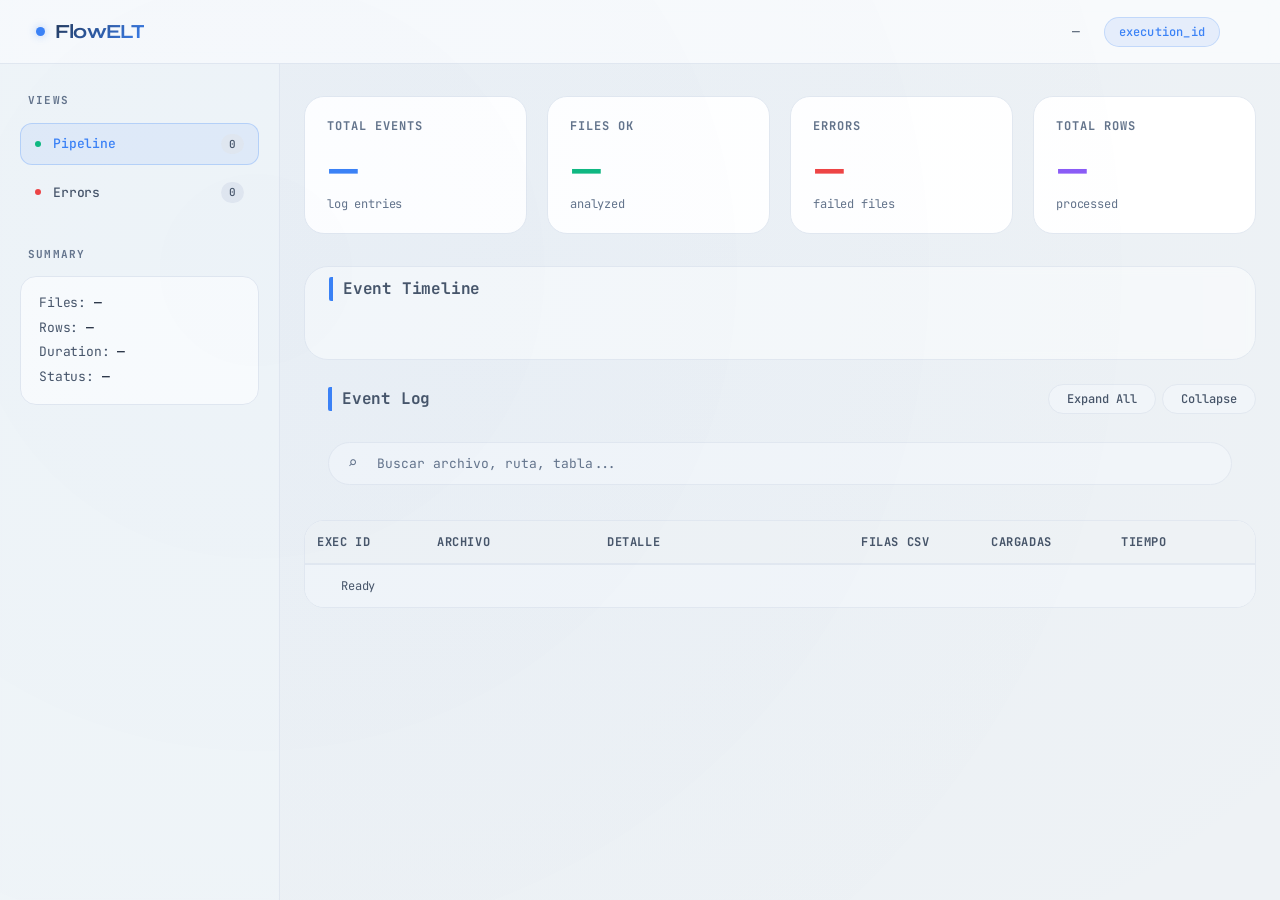
==== commit 8749c2c3: "modifica ancho de td en tabla html" ====
--- a/src/visualization/log_viewer.html
+++ b/src/visualization/log_viewer.html
@@ -818,7 +818,7 @@
         <div class="timeline-wrap"><div class="section-header"><div class="section-title">Event Timeline</div><span id="timeline-range" style="font-size:12px;"></span></div><div class="timeline-track" id="timeline-track"></div></div>
         <div class="section-header"><div class="section-title">Event Log</div><div><button class="filter-btn" onclick="expandAll()">Expand All</button><button class="filter-btn" onclick="collapseAll()" style="margin-left:6px;">Collapse</button></div></div>
         <div class="search-wrap"><span class="search-icon">⌕</span><input class="search-input" id="search-input" placeholder="Buscar archivo, ruta, tabla..." oninput="applyFilters()"></div>
-        <div class="event-table"><table class="pipeline-table"><colgroup><col style="width:180px"><col style="width:160px"><col><col style="width:100px"><col style="width:100px"><col style="width:85px"><col style="width:36px"></colgroup><thead><tr class="event-table-header"><th>Execution ID</th><th>Archivo / Evento</th><th>Detalle</th><th>En archivo</th><th>Cargados</th><th>Duración</th><th></th></tr></thead><tbody id="events-body"></tbody></table><div class="status-bar"><div class="status-dot green" id="status-dot"></div><span id="status-text">Ready</span><span style="margin-left:auto" id="status-count"></span></div></div>
+        <div class="event-table"><table class="pipeline-table"><colgroup><col style="width:120px"><col style="width:170px"><col><col style="width:130px"><col style="width:130px"><col style="width:110px"><col style="width:36px"></colgroup><thead><tr class="event-table-header"><th>Exec ID</th><th>Archivo</th><th>Detalle</th><th>Filas CSV</th><th>Cargadas</th><th>Tiempo</th><th></th></tr></thead><tbody id="events-body"></tbody></table><div class="status-bar"><div class="status-dot green" id="status-dot"></div><span id="status-text">Ready</span><span style="margin-left:auto" id="status-count"></span></div></div>
     </main>
 </div>
 <script>
@@ -981,10 +981,11 @@
 
     function renderFlat(g){
         const d = g.event.detalles || {};
-        const execId = d.execution_id ? d.execution_id : '—';
+        const execId      = d.execution_id ? d.execution_id : '—';
+        const execIdShort = d.execution_id ? d.execution_id.slice(0,8)+'…' : '—';
         const time   = g.event.timestamp.split('T')[1]?.slice(0,8) || '';
         return `<div class="event-row event-row--flat">
-            <span class="event-exec-id" title="${d.execution_id||''}">${execId}</span>
+            <span class="event-exec-id" title="${d.execution_id||''}">${execIdShort}</span>
             <span><span class="event-badge badge-pipeline_start">${g.event.evento}</span></span>
             <span class="event-meta">${time}</span>
             <span class="event-meta">—</span><span class="event-meta">—</span><span class="event-meta">—</span><span></span>
@@ -992,7 +993,8 @@
     }
 
     function renderFile(g, gi){
-        const execId     = g.execId || '—';
+        const execId      = g.execId || '—';
+        const execIdShort = g.execId ? g.execId.slice(0,8)+'…' : '—';
         const rowsFile   = g.rowsInFile   != null ? g.rowsInFile.toLocaleString()   : '—';
         const rowsLoaded = g.rowsInserted != null ? g.rowsInserted.toLocaleString() : '—';
         const dur        = g.duration     != null ? g.duration+'s' : '—';
@@ -1022,7 +1024,7 @@
         }).join('');
 
         return `<tr class="event-row ${isExp?'expanded':''} ${rowBorder}" id="frow-${gi}" onclick="toggleFile(${gi})">
-            <td class="event-exec-id" title="${g.execId||''}">${execId}</td>
+            <td class="event-exec-id" title="${g.execId||''}">${execIdShort}</td>
             <td class="event-filename" title="${g.filename}">${g.filename}</td>
             <td class="event-path" title="${pathTitle}">${pathDisplay}</td>
             <td class="event-meta">${rowsFile}</td>
@@ -1036,8 +1038,9 @@
     }
 
     function renderEnd(g, gi){
-        const d      = g.event.detalles || {};
-        const execId = d.execution_id ? d.execution_id : '—';
+        const d           = g.event.detalles || {};
+        const execId      = d.execution_id ? d.execution_id : '—';
+        const execIdShort = d.execution_id ? d.execution_id.slice(0,8)+'…' : '—';
         const isExp  = expandedRows.has('end'+gi);
         let col3='—', col4='—', col5='—', col6='—';
         if(g.event.evento==='pipeline_summary'){
@@ -1062,7 +1065,7 @@
         const rowMod = (isComplete || isFailed) ? (hasErr ? 'event-row--err' : 'event-row--ok') : '';
         const badgeClass = (isComplete || isFailed) ? (hasErr ? 'badge-complete-err' : 'badge-complete-ok') : bc(g.event.evento);
         return `<tr class="event-row ${isExp?'expanded':''} ${rowMod}" id="frow-end${gi}" onclick="toggleEnd(${gi})">
-            <td class="event-exec-id" title="${d.execution_id||''}">${execId}</td>
+            <td class="event-exec-id" title="${d.execution_id||''}">${execIdShort}</td>
             <td><span class="event-badge ${badgeClass}">${g.event.evento}</span></td>
             <td class="event-meta">${col3}</td>
             <td class="event-meta">${col4}</td>
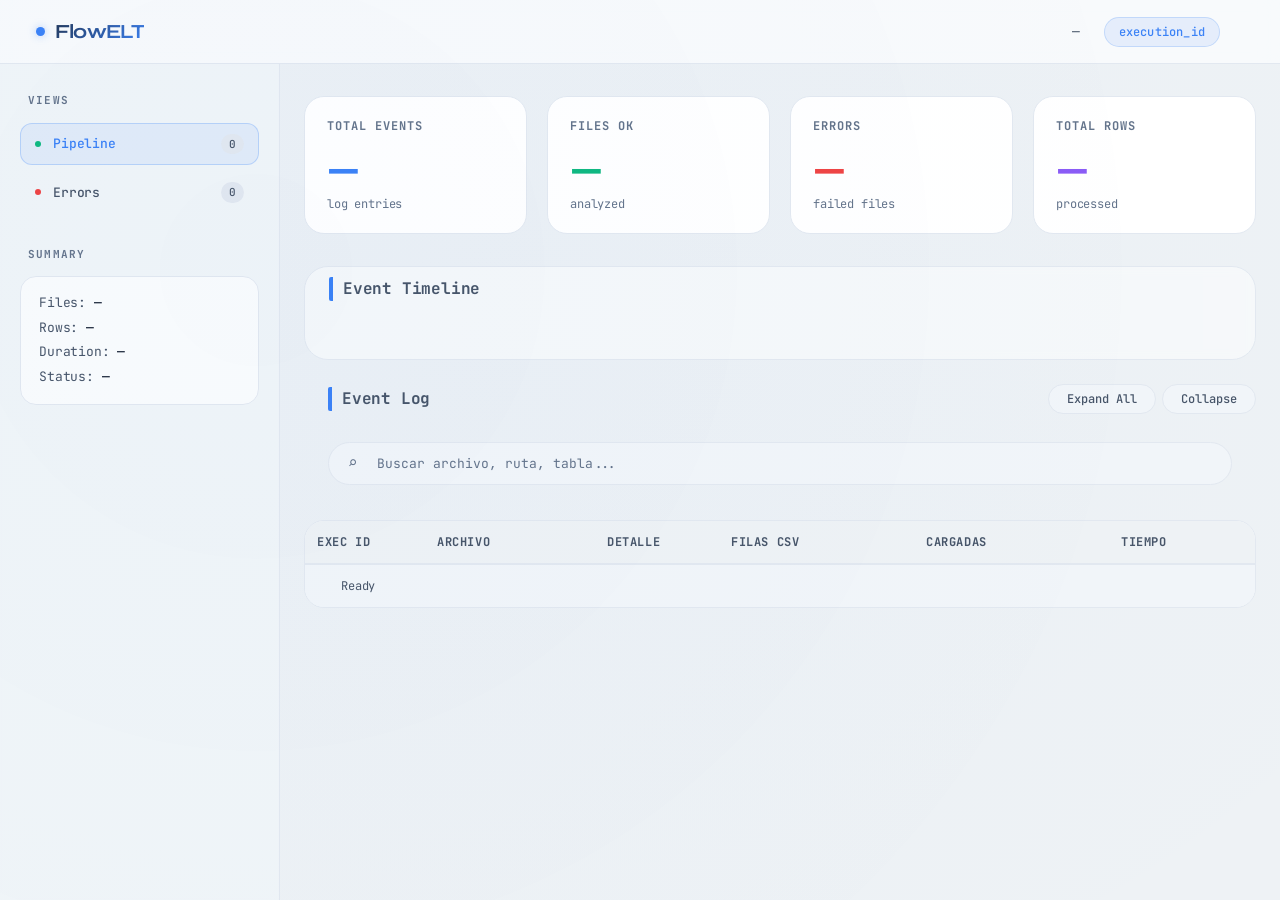
==== commit e8700794: "aumenta ancho de td en tabla html" ====
--- a/src/visualization/log_viewer.html
+++ b/src/visualization/log_viewer.html
@@ -818,7 +818,7 @@
         <div class="timeline-wrap"><div class="section-header"><div class="section-title">Event Timeline</div><span id="timeline-range" style="font-size:12px;"></span></div><div class="timeline-track" id="timeline-track"></div></div>
         <div class="section-header"><div class="section-title">Event Log</div><div><button class="filter-btn" onclick="expandAll()">Expand All</button><button class="filter-btn" onclick="collapseAll()" style="margin-left:6px;">Collapse</button></div></div>
         <div class="search-wrap"><span class="search-icon">⌕</span><input class="search-input" id="search-input" placeholder="Buscar archivo, ruta, tabla..." oninput="applyFilters()"></div>
-        <div class="event-table"><table class="pipeline-table"><colgroup><col style="width:120px"><col style="width:170px"><col><col style="width:130px"><col style="width:130px"><col style="width:110px"><col style="width:36px"></colgroup><thead><tr class="event-table-header"><th>Exec ID</th><th>Archivo</th><th>Detalle</th><th>Filas CSV</th><th>Cargadas</th><th>Tiempo</th><th></th></tr></thead><tbody id="events-body"></tbody></table><div class="status-bar"><div class="status-dot green" id="status-dot"></div><span id="status-text">Ready</span><span style="margin-left:auto" id="status-count"></span></div></div>
+        <div class="event-table"><table class="pipeline-table"><colgroup><col style="width:120px"><col style="width:170px"><col><col style="width:195px"><col style="width:195px"><col style="width:110px"><col style="width:36px"></colgroup><thead><tr class="event-table-header"><th>Exec ID</th><th>Archivo</th><th>Detalle</th><th>Filas CSV</th><th>Cargadas</th><th>Tiempo</th><th></th></tr></thead><tbody id="events-body"></tbody></table><div class="status-bar"><div class="status-dot green" id="status-dot"></div><span id="status-text">Ready</span><span style="margin-left:auto" id="status-count"></span></div></div>
     </main>
 </div>
 <script>
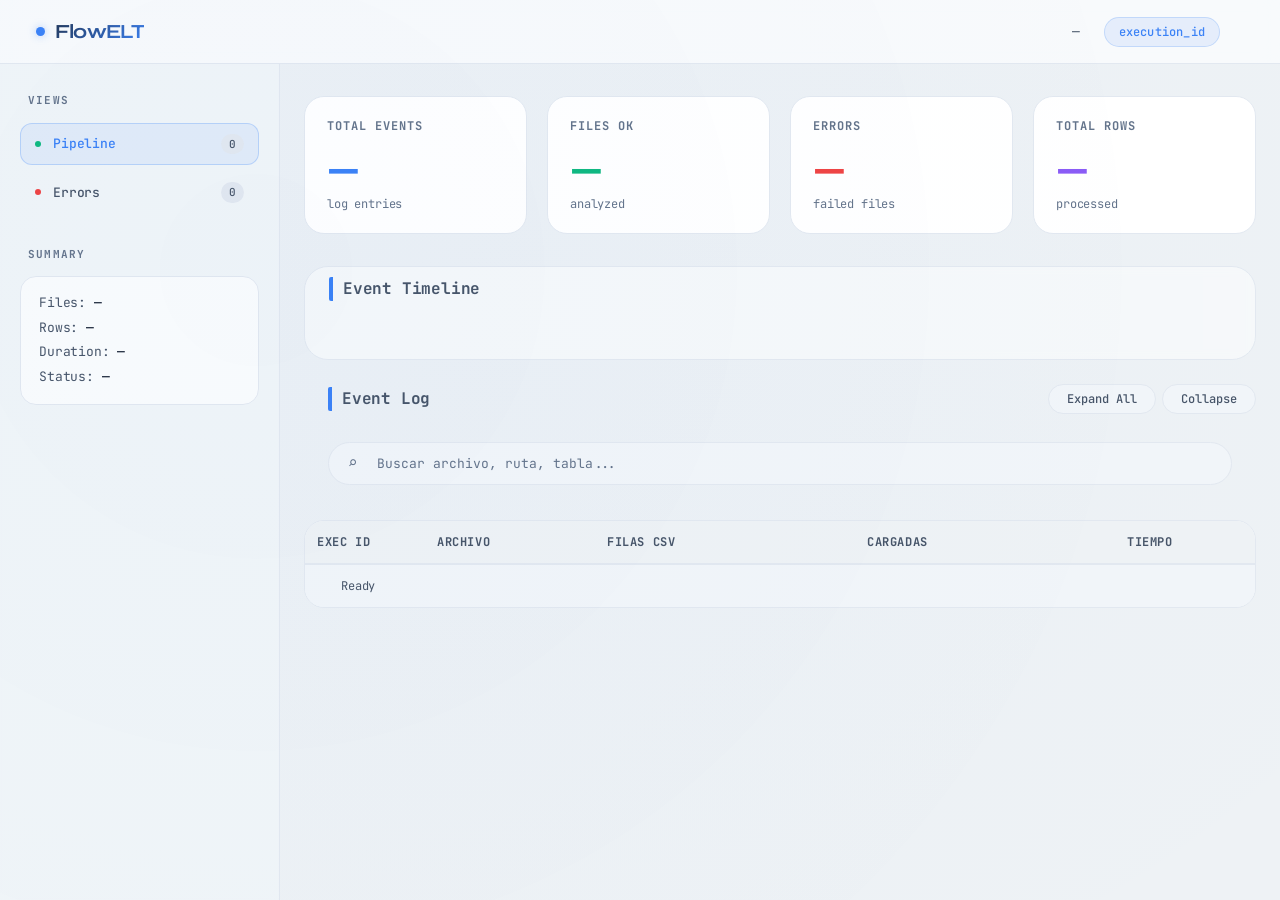
==== commit 07e25563: "aumenta ancho de td en tabla html" ====
--- a/src/visualization/log_viewer.html
+++ b/src/visualization/log_viewer.html
@@ -818,7 +818,7 @@
         <div class="timeline-wrap"><div class="section-header"><div class="section-title">Event Timeline</div><span id="timeline-range" style="font-size:12px;"></span></div><div class="timeline-track" id="timeline-track"></div></div>
         <div class="section-header"><div class="section-title">Event Log</div><div><button class="filter-btn" onclick="expandAll()">Expand All</button><button class="filter-btn" onclick="collapseAll()" style="margin-left:6px;">Collapse</button></div></div>
         <div class="search-wrap"><span class="search-icon">⌕</span><input class="search-input" id="search-input" placeholder="Buscar archivo, ruta, tabla..." oninput="applyFilters()"></div>
-        <div class="event-table"><table class="pipeline-table"><colgroup><col style="width:120px"><col style="width:170px"><col><col style="width:195px"><col style="width:195px"><col style="width:110px"><col style="width:36px"></colgroup><thead><tr class="event-table-header"><th>Exec ID</th><th>Archivo</th><th>Detalle</th><th>Filas CSV</th><th>Cargadas</th><th>Tiempo</th><th></th></tr></thead><tbody id="events-body"></tbody></table><div class="status-bar"><div class="status-dot green" id="status-dot"></div><span id="status-text">Ready</span><span style="margin-left:auto" id="status-count"></span></div></div>
+        <div class="event-table"><table class="pipeline-table"><colgroup><col style="width:120px"><col style="width:170px"><col><col style="width:260px"><col style="width:260px"><col style="width:220px"><col style="width:36px"></colgroup><thead><tr class="event-table-header"><th>Exec ID</th><th>Archivo</th><th>Detalle</th><th>Filas CSV</th><th>Cargadas</th><th>Tiempo</th><th></th></tr></thead><tbody id="events-body"></tbody></table><div class="status-bar"><div class="status-dot green" id="status-dot"></div><span id="status-text">Ready</span><span style="margin-left:auto" id="status-count"></span></div></div>
     </main>
 </div>
 <script>
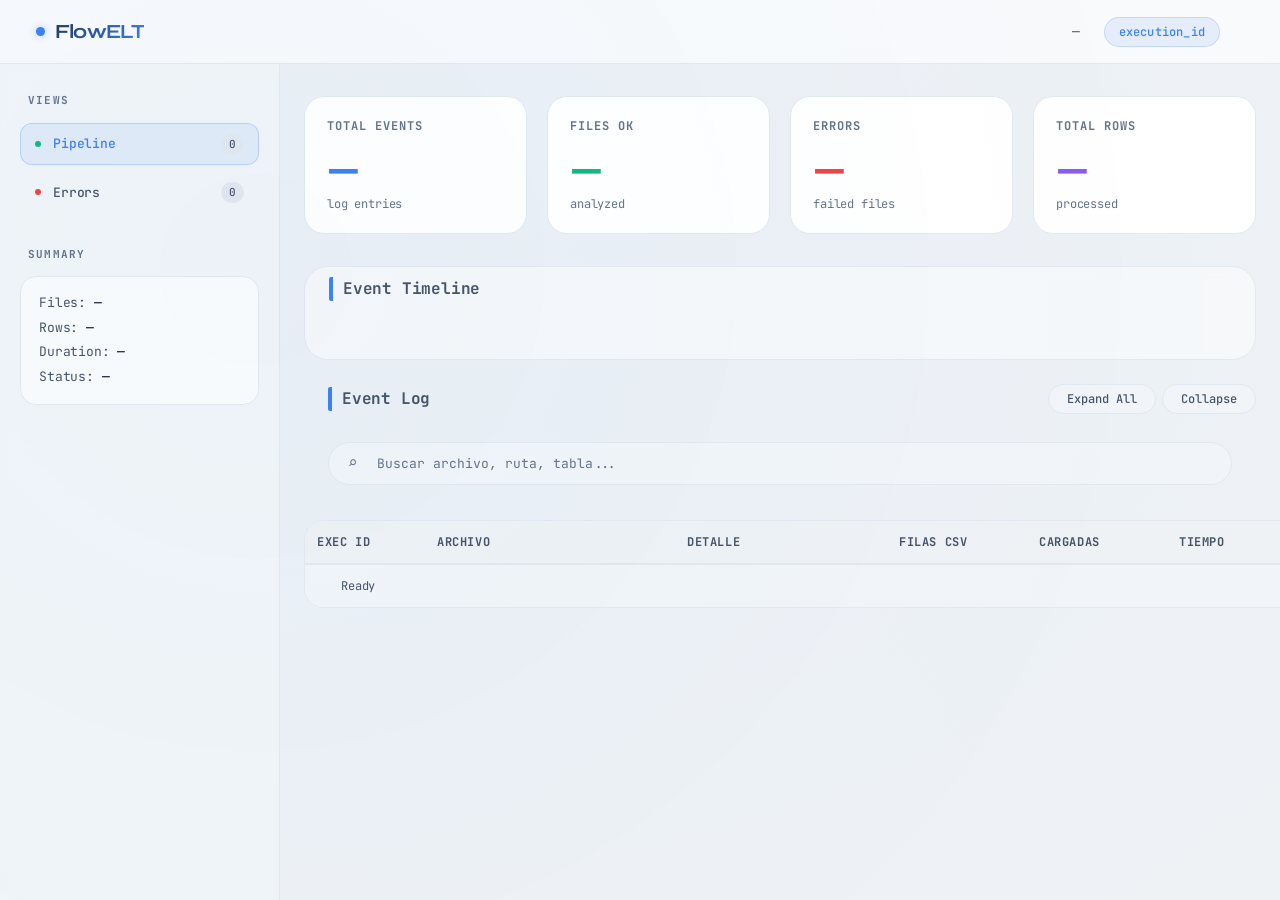
==== commit 08c0092f: "aumenta ancho de td en tabla html" ====
--- a/src/visualization/log_viewer.html
+++ b/src/visualization/log_viewer.html
@@ -451,7 +451,7 @@
     border-radius: 20px;
     border: 0.5px solid var(--border-subtle);
     overflow: hidden;
-    min-width: 900px;
+    min-width: 1000px;
 }
 .pipeline-table {
     border-collapse: collapse;
@@ -818,7 +818,7 @@
         <div class="timeline-wrap"><div class="section-header"><div class="section-title">Event Timeline</div><span id="timeline-range" style="font-size:12px;"></span></div><div class="timeline-track" id="timeline-track"></div></div>
         <div class="section-header"><div class="section-title">Event Log</div><div><button class="filter-btn" onclick="expandAll()">Expand All</button><button class="filter-btn" onclick="collapseAll()" style="margin-left:6px;">Collapse</button></div></div>
         <div class="search-wrap"><span class="search-icon">⌕</span><input class="search-input" id="search-input" placeholder="Buscar archivo, ruta, tabla..." oninput="applyFilters()"></div>
-        <div class="event-table"><table class="pipeline-table"><colgroup><col style="width:120px"><col style="width:170px"><col><col style="width:260px"><col style="width:260px"><col style="width:220px"><col style="width:36px"></colgroup><thead><tr class="event-table-header"><th>Exec ID</th><th>Archivo</th><th>Detalle</th><th>Filas CSV</th><th>Cargadas</th><th>Tiempo</th><th></th></tr></thead><tbody id="events-body"></tbody></table><div class="status-bar"><div class="status-dot green" id="status-dot"></div><span id="status-text">Ready</span><span style="margin-left:auto" id="status-count"></span></div></div>
+        <div class="event-table"><table class="pipeline-table"><colgroup><col style="width:120px"><col style="width:250px"><col><col style="width:140px"><col style="width:140px"><col style="width:100px"><col style="width:36px"></colgroup><thead><tr class="event-table-header"><th>Exec ID</th><th>Archivo</th><th>Detalle</th><th>Filas CSV</th><th>Cargadas</th><th>Tiempo</th><th></th></tr></thead><tbody id="events-body"></tbody></table><div class="status-bar"><div class="status-dot green" id="status-dot"></div><span id="status-text">Ready</span><span style="margin-left:auto" id="status-count"></span></div></div>
     </main>
 </div>
 <script>
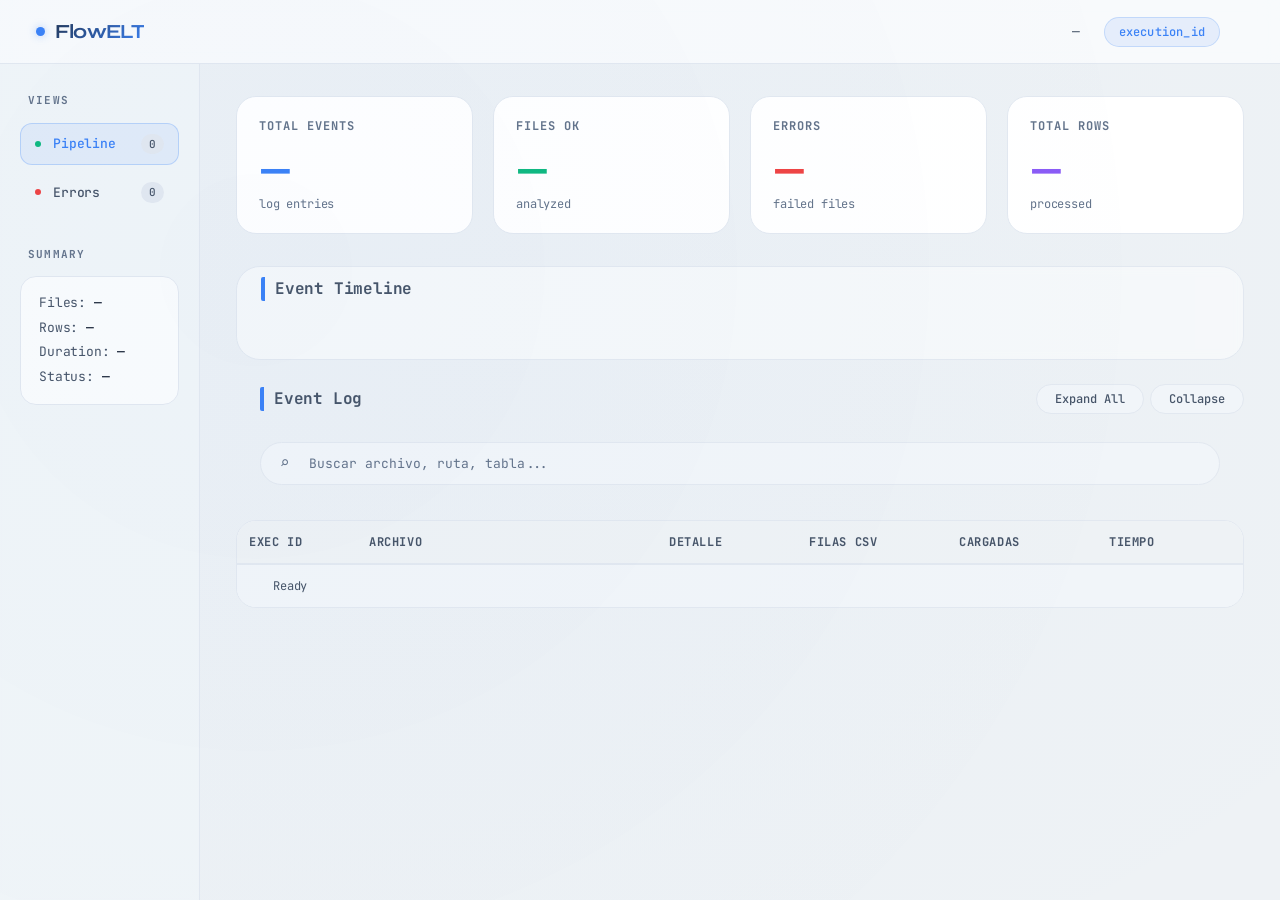
==== commit 4705faa6: "aumenta ancho de td en tabla html" ====
--- a/src/visualization/log_viewer.html
+++ b/src/visualization/log_viewer.html
@@ -151,7 +151,7 @@
 /* layout grid */
 .layout {
     display: grid;
-    grid-template-columns: 280px 1fr;
+    grid-template-columns: 200px 1fr;
     min-height: calc(100vh - 64px);
 }
 
@@ -239,7 +239,7 @@
 
 /* main area */
 .main {
-    padding: 32px 24px;
+    padding: 32px 36px;
     background: radial-gradient(ellipse at 20% 30%, rgba(59, 130, 246, 0.02), transparent);
 }
 
@@ -818,7 +818,7 @@
         <div class="timeline-wrap"><div class="section-header"><div class="section-title">Event Timeline</div><span id="timeline-range" style="font-size:12px;"></span></div><div class="timeline-track" id="timeline-track"></div></div>
         <div class="section-header"><div class="section-title">Event Log</div><div><button class="filter-btn" onclick="expandAll()">Expand All</button><button class="filter-btn" onclick="collapseAll()" style="margin-left:6px;">Collapse</button></div></div>
         <div class="search-wrap"><span class="search-icon">⌕</span><input class="search-input" id="search-input" placeholder="Buscar archivo, ruta, tabla..." oninput="applyFilters()"></div>
-        <div class="event-table"><table class="pipeline-table"><colgroup><col style="width:120px"><col style="width:250px"><col><col style="width:140px"><col style="width:140px"><col style="width:100px"><col style="width:36px"></colgroup><thead><tr class="event-table-header"><th>Exec ID</th><th>Archivo</th><th>Detalle</th><th>Filas CSV</th><th>Cargadas</th><th>Tiempo</th><th></th></tr></thead><tbody id="events-body"></tbody></table><div class="status-bar"><div class="status-dot green" id="status-dot"></div><span id="status-text">Ready</span><span style="margin-left:auto" id="status-count"></span></div></div>
+        <div class="event-table"><table class="pipeline-table"><colgroup><col style="width:120px"><col style="width:300px"><col><col style="width:150px"><col style="width:150px"><col style="width:110px"><col style="width:36px"></colgroup><thead><tr class="event-table-header"><th>Exec ID</th><th>Archivo</th><th>Detalle</th><th>Filas CSV</th><th>Cargadas</th><th>Tiempo</th><th></th></tr></thead><tbody id="events-body"></tbody></table><div class="status-bar"><div class="status-dot green" id="status-dot"></div><span id="status-text">Ready</span><span style="margin-left:auto" id="status-count"></span></div></div>
     </main>
 </div>
 <script>
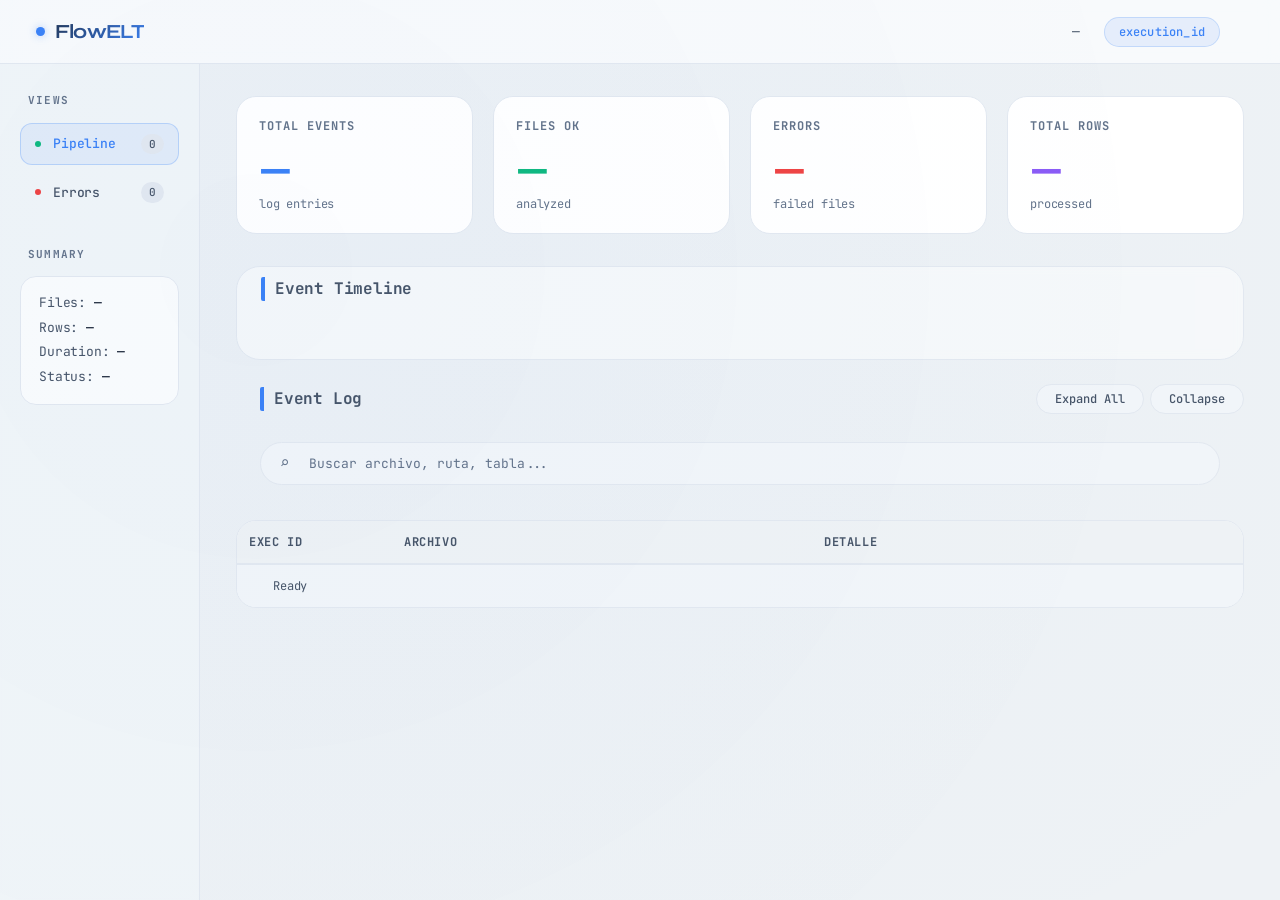
==== commit b05df789: "aumenta ancho de td en tabla html" ====
--- a/src/visualization/log_viewer.html
+++ b/src/visualization/log_viewer.html
@@ -818,7 +818,7 @@
         <div class="timeline-wrap"><div class="section-header"><div class="section-title">Event Timeline</div><span id="timeline-range" style="font-size:12px;"></span></div><div class="timeline-track" id="timeline-track"></div></div>
         <div class="section-header"><div class="section-title">Event Log</div><div><button class="filter-btn" onclick="expandAll()">Expand All</button><button class="filter-btn" onclick="collapseAll()" style="margin-left:6px;">Collapse</button></div></div>
         <div class="search-wrap"><span class="search-icon">⌕</span><input class="search-input" id="search-input" placeholder="Buscar archivo, ruta, tabla..." oninput="applyFilters()"></div>
-        <div class="event-table"><table class="pipeline-table"><colgroup><col style="width:120px"><col style="width:300px"><col><col style="width:150px"><col style="width:150px"><col style="width:110px"><col style="width:36px"></colgroup><thead><tr class="event-table-header"><th>Exec ID</th><th>Archivo</th><th>Detalle</th><th>Filas CSV</th><th>Cargadas</th><th>Tiempo</th><th></th></tr></thead><tbody id="events-body"></tbody></table><div class="status-bar"><div class="status-dot green" id="status-dot"></div><span id="status-text">Ready</span><span style="margin-left:auto" id="status-count"></span></div></div>
+        <div class="event-table"><table class="pipeline-table"><colgroup><col style="width:155px"><col style="width:420px"><col style="width:420px"><col style="width:150px"><col style="width:150px"><col style="width:110px"><col style="width:36px"></colgroup><thead><tr class="event-table-header"><th>Exec ID</th><th>Archivo</th><th>Detalle</th><th>Filas CSV</th><th>Cargadas</th><th>Tiempo</th><th></th></tr></thead><tbody id="events-body"></tbody></table><div class="status-bar"><div class="status-dot green" id="status-dot"></div><span id="status-text">Ready</span><span style="margin-left:auto" id="status-count"></span></div></div>
     </main>
 </div>
 <script>
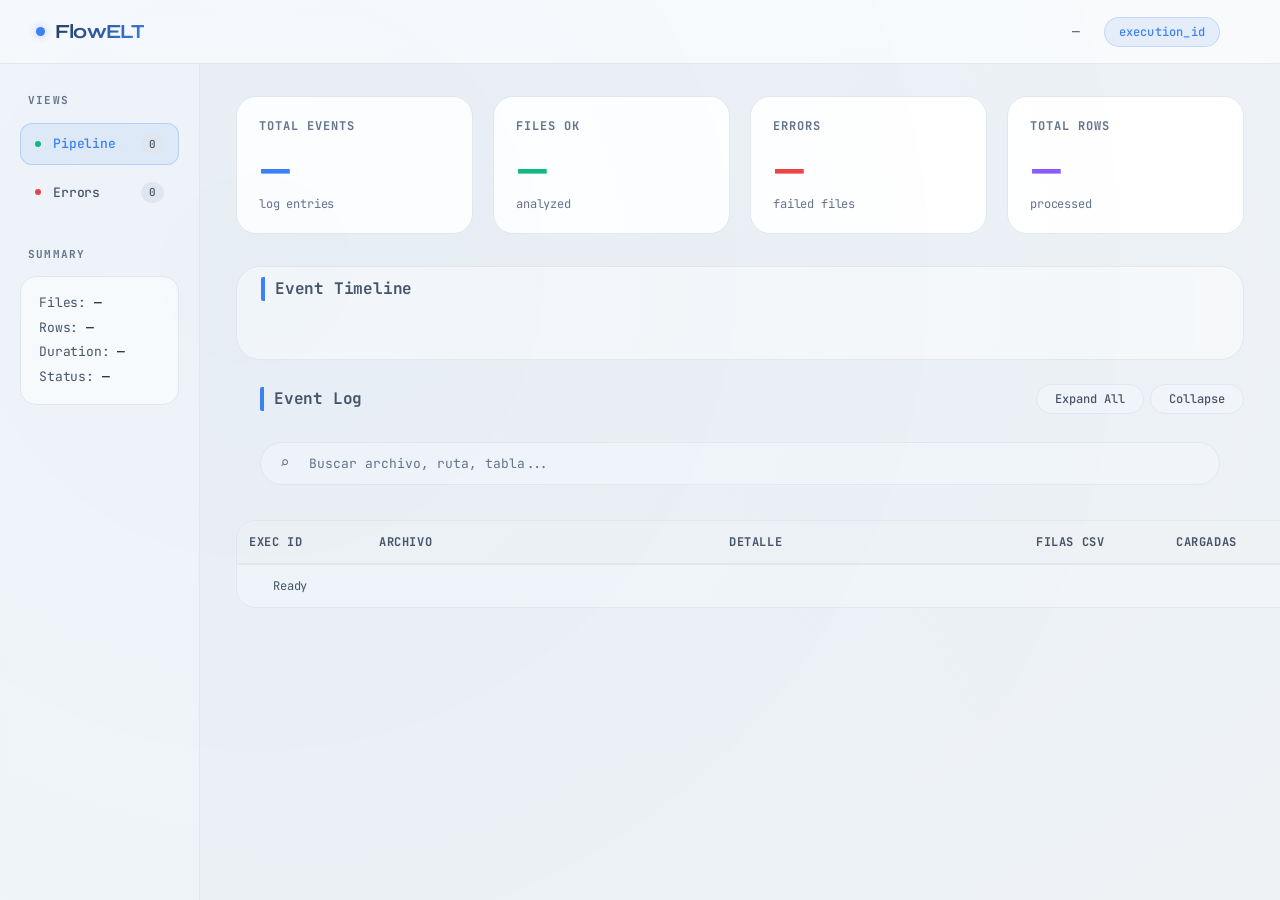
==== commit 56fa9641: "aumenta ancho de td en tabla html" ====
--- a/src/visualization/log_viewer.html
+++ b/src/visualization/log_viewer.html
@@ -450,8 +450,8 @@
     background: var(--bg-surface);
     border-radius: 20px;
     border: 0.5px solid var(--border-subtle);
-    overflow: hidden;
-    min-width: 1000px;
+    overflow-x: auto;
+    min-width: 1200px;
 }
 .pipeline-table {
     border-collapse: collapse;
@@ -818,7 +818,7 @@
         <div class="timeline-wrap"><div class="section-header"><div class="section-title">Event Timeline</div><span id="timeline-range" style="font-size:12px;"></span></div><div class="timeline-track" id="timeline-track"></div></div>
         <div class="section-header"><div class="section-title">Event Log</div><div><button class="filter-btn" onclick="expandAll()">Expand All</button><button class="filter-btn" onclick="collapseAll()" style="margin-left:6px;">Collapse</button></div></div>
         <div class="search-wrap"><span class="search-icon">⌕</span><input class="search-input" id="search-input" placeholder="Buscar archivo, ruta, tabla..." oninput="applyFilters()"></div>
-        <div class="event-table"><table class="pipeline-table"><colgroup><col style="width:155px"><col style="width:420px"><col style="width:420px"><col style="width:150px"><col style="width:150px"><col style="width:110px"><col style="width:36px"></colgroup><thead><tr class="event-table-header"><th>Exec ID</th><th>Archivo</th><th>Detalle</th><th>Filas CSV</th><th>Cargadas</th><th>Tiempo</th><th></th></tr></thead><tbody id="events-body"></tbody></table><div class="status-bar"><div class="status-dot green" id="status-dot"></div><span id="status-text">Ready</span><span style="margin-left:auto" id="status-count"></span></div></div>
+        <div class="event-table"><table class="pipeline-table"><colgroup><col style="width:130px"><col style="width:350px"><col><col style="width:140px"><col style="width:140px"><col style="width:95px"><col style="width:36px"></colgroup><thead><tr class="event-table-header"><th>Exec ID</th><th>Archivo</th><th>Detalle</th><th>Filas CSV</th><th>Cargadas</th><th>Tiempo</th><th></th></tr></thead><tbody id="events-body"></tbody></table><div class="status-bar"><div class="status-dot green" id="status-dot"></div><span id="status-text">Ready</span><span style="margin-left:auto" id="status-count"></span></div></div>
     </main>
 </div>
 <script>
